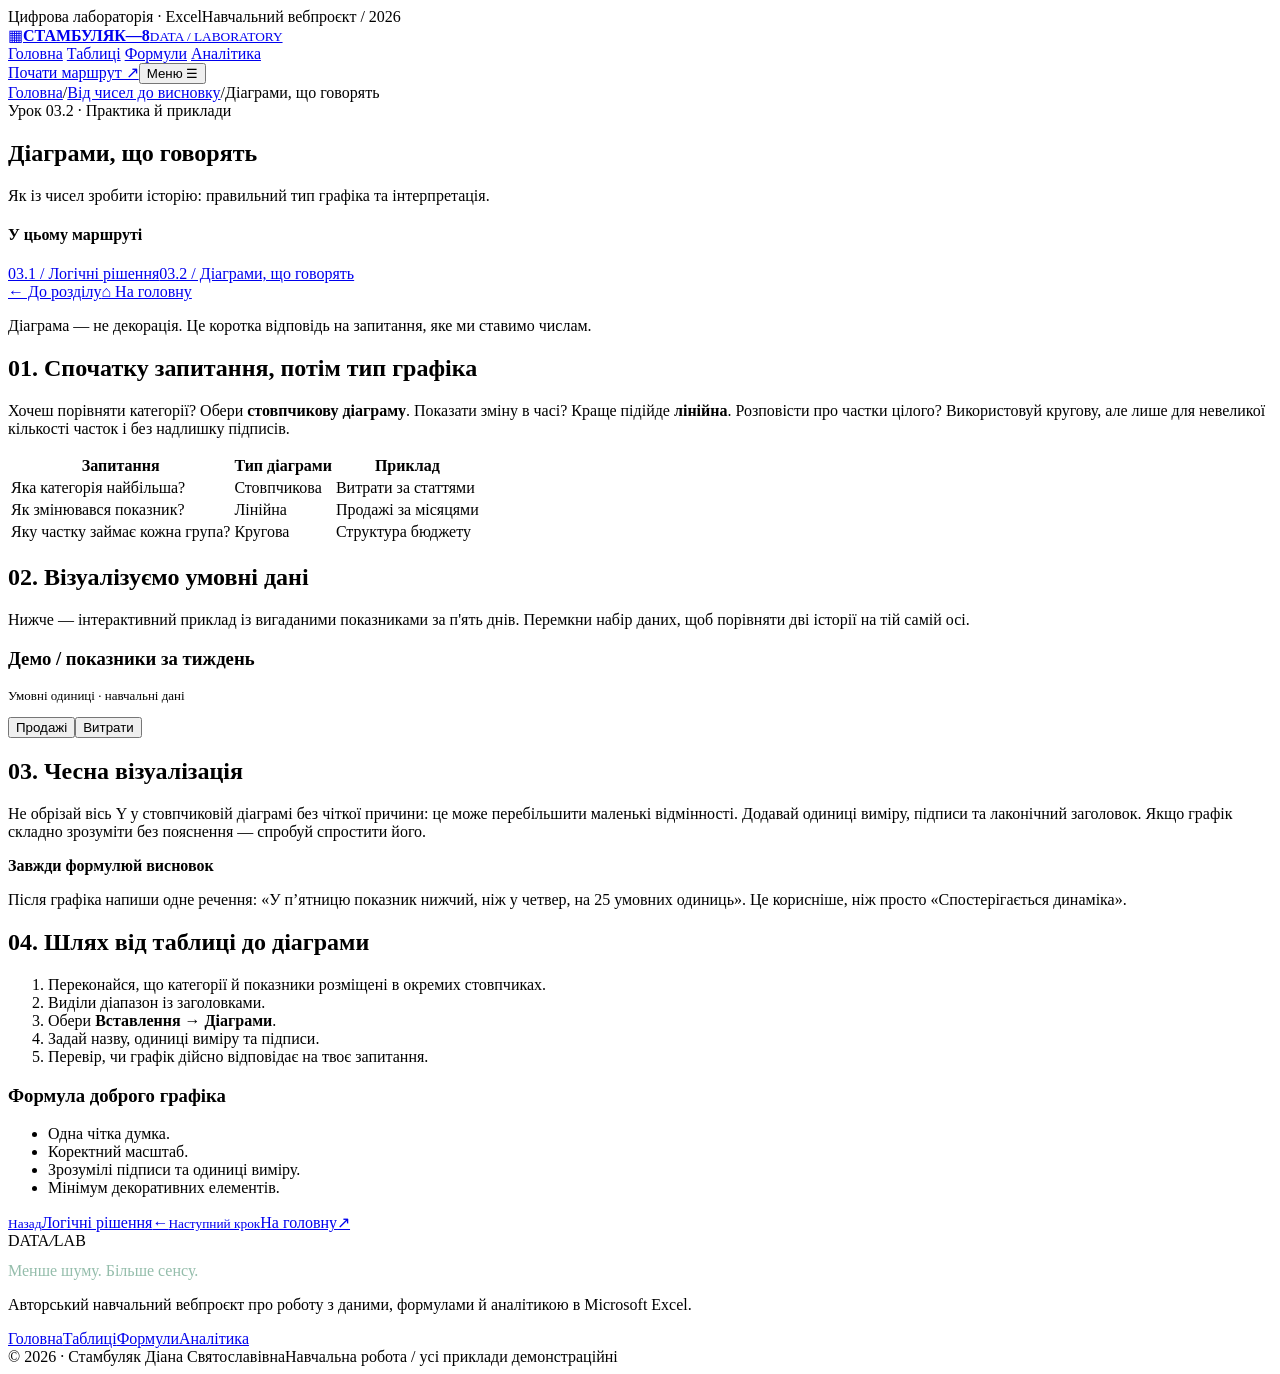
==== charts.html @ e3fb2f19 "Add files via upload" ====
<!doctype html>
<html lang="uk"><head><meta charset="utf-8"><meta name="viewport" content="width=device-width,initial-scale=1">
<title>Діаграми, що говорять — Стамбуляк-8</title><meta name="description" content="Як із чисел зробити історію: правильний тип графіка та інтерпретація.">
<meta name="theme-color" content="#14202b"><link rel="icon" href="../assets/favicon.svg" type="image/svg+xml"><link rel="stylesheet" href="../assets/style.css">
</head><body><a class="skip-link" href="#content" style="position:absolute;top:-100px;left:0;background:white;padding:12px;z-index:99" onfocus="this.style.top='0'" onblur="this.style.top='-100px'">Перейти до змісту</a>
<div class="top-note"><div class="container"><span><span class="note-dot"></span>Цифрова лабораторія · Excel</span><span>Навчальний вебпроєкт / 2026</span></div></div>
<header class="site-header"><div class="container header-inner"><a class="brand" href="../index.html" aria-label="На головну"><span class="brand-icon" aria-hidden="true">▦</span><span class="brand-text"><strong>СТАМБУЛЯК—8</strong><small>DATA / LABORATORY</small></span></a><nav class="main-nav" id="mainNav" aria-label="Основна навігація"><a class="nav-link" href="../index.html">Головна</a>
<a class="nav-link" href="../topics/foundation.html">Таблиці</a>
<a class="nav-link" href="../topics/formulas.html">Формули</a>
<a class="nav-link active" href="../topics/insights.html">Аналітика</a></nav><a class="header-action" href="../topics/foundation.html">Почати маршрут ↗</a><button class="menu-btn" id="menuButton" aria-controls="mainNav" aria-expanded="false">Меню ☰</button></div></header>
<main id="content"><section class="lesson-header" style="--accent:#e5f282"><div class="container"><nav class="breadcrumb" aria-label="Шлях сторінки"><a href="../index.html">Головна</a><span class="sep">/</span><a href="../topics/insights.html">Від чисел до висновку</a><span class="sep">/</span><span>Діаграми, що говорять</span></nav><span class="lesson-chip">Урок 03.2 · Практика й приклади</span><h1>Діаграми, що говорять</h1><p class="lesson-summary">Як із чисел зробити історію: правильний тип графіка та інтерпретація.</p></div></section><div class="container lesson-layout"><aside class="sidebar" aria-label="Навігація уроків"><h4>У цьому маршруті</h4><a class="" href="logic.html">03.1 / Логічні рішення</a><a class="active" href="charts.html">03.2 / Діаграми, що говорять</a><div class="sidebar-foot"><a href="../topics/insights.html">← До розділу</a><a href="../index.html">⌂ На головну</a></div></aside><article class="reading"><p class="intro">Діаграма — не декорація. Це коротка відповідь на запитання, яке ми ставимо числам.</p><h2>01. Спочатку запитання, потім тип графіка</h2><p>Хочеш порівняти категорії? Обери <strong>стовпчикову діаграму</strong>. Показати зміну в часі? Краще підійде <strong>лінійна</strong>. Розповісти про частки цілого? Використовуй кругову, але лише для невеликої кількості часток і без надлишку підписів.</p><table class="example-table"><thead><tr><th>Запитання</th><th>Тип діаграми</th><th>Приклад</th></tr></thead><tbody><tr><td>Яка категорія найбільша?</td><td>Стовпчикова</td><td>Витрати за статтями</td></tr><tr><td>Як змінювався показник?</td><td>Лінійна</td><td>Продажі за місяцями</td></tr><tr><td>Яку частку займає кожна група?</td><td>Кругова</td><td>Структура бюджету</td></tr></tbody></table>
<h2>02. Візуалізуємо умовні дані</h2><p>Нижче — інтерактивний приклад із вигаданими показниками за п'ять днів. Перемкни набір даних, щоб порівняти дві історії на тій самій осі.</p>
<div class="demo-control"><h3>Демо / показники за тиждень</h3><p style="font-size:13px">Умовні одиниці · навчальні дані</p><div class="chart-controls"><button type="button" class="active" aria-pressed="true" data-chart="sales">Продажі</button><button type="button" aria-pressed="false" data-chart="expenses">Витрати</button></div><div class="chart-box"><div class="chart-bars" id="chartBars" role="img" aria-label="Стовпчикова діаграма умовних показників за п'ять днів"></div><div class="bar-labels" id="chartLabels"></div></div></div>
<h2>03. Чесна візуалізація</h2><p>Не обрізай вісь Y у стовпчиковій діаграмі без чіткої причини: це може перебільшити маленькі відмінності. Додавай одиниці виміру, підписи та лаконічний заголовок. Якщо графік складно зрозуміти без пояснення — спробуй спростити його.</p>
<aside class="tip "><strong>Завжди формулюй висновок</strong><p>Після графіка напиши одне речення: «У п’ятницю показник нижчий, ніж у четвер, на 25 умовних одиниць». Це корисніше, ніж просто «Спостерігається динаміка».</p></aside>
<h2>04. Шлях від таблиці до діаграми</h2><ol><li>Переконайся, що категорії й показники розміщені в окремих стовпчиках.</li><li>Виділи діапазон із заголовками.</li><li>Обери <strong>Вставлення → Діаграми</strong>.</li><li>Задай назву, одиниці виміру та підписи.</li><li>Перевір, чи графік дійсно відповідає на твоє запитання.</li></ol><div class="checklist"><h3>Формула доброго графіка</h3><ul><li>Одна чітка думка.</li><li>Коректний масштаб.</li><li>Зрозумілі підписи та одиниці виміру.</li><li>Мінімум декоративних елементів.</li></ul></div><div class="lesson-end"><a class="next-link" href="logic.html"><span><small>Назад</small>Логічні рішення</span><span>←</span></a><a class="next-link" href="../index.html"><span><small>Наступний крок</small>На головну</span><span>↗</span></a></div></article></div></main>
<footer class="footer"><div class="container"><div class="footer-top"><div><div class="footer-logo">DATA<em>/</em>LAB</div><div class="eyebrow" style="color:#94bdab;margin-top:12px">Менше шуму. Більше сенсу.</div></div><div><p class="footer-copy">Авторський навчальний вебпроєкт про роботу з даними, формулами й аналітикою в Microsoft Excel.</p><nav class="footer-links" aria-label="Навігація внизу"><a href="../index.html">Головна</a><a href="../topics/foundation.html">Таблиці</a><a href="../topics/formulas.html">Формули</a><a href="../topics/insights.html">Аналітика</a></nav></div></div><div class="footer-bottom"><span>© 2026 · Стамбуляк Діана Святославівна</span><span>Навчальна робота / усі приклади демонстраційні</span></div></div></footer>
<script src="../assets/site.js" defer></script></body></html>
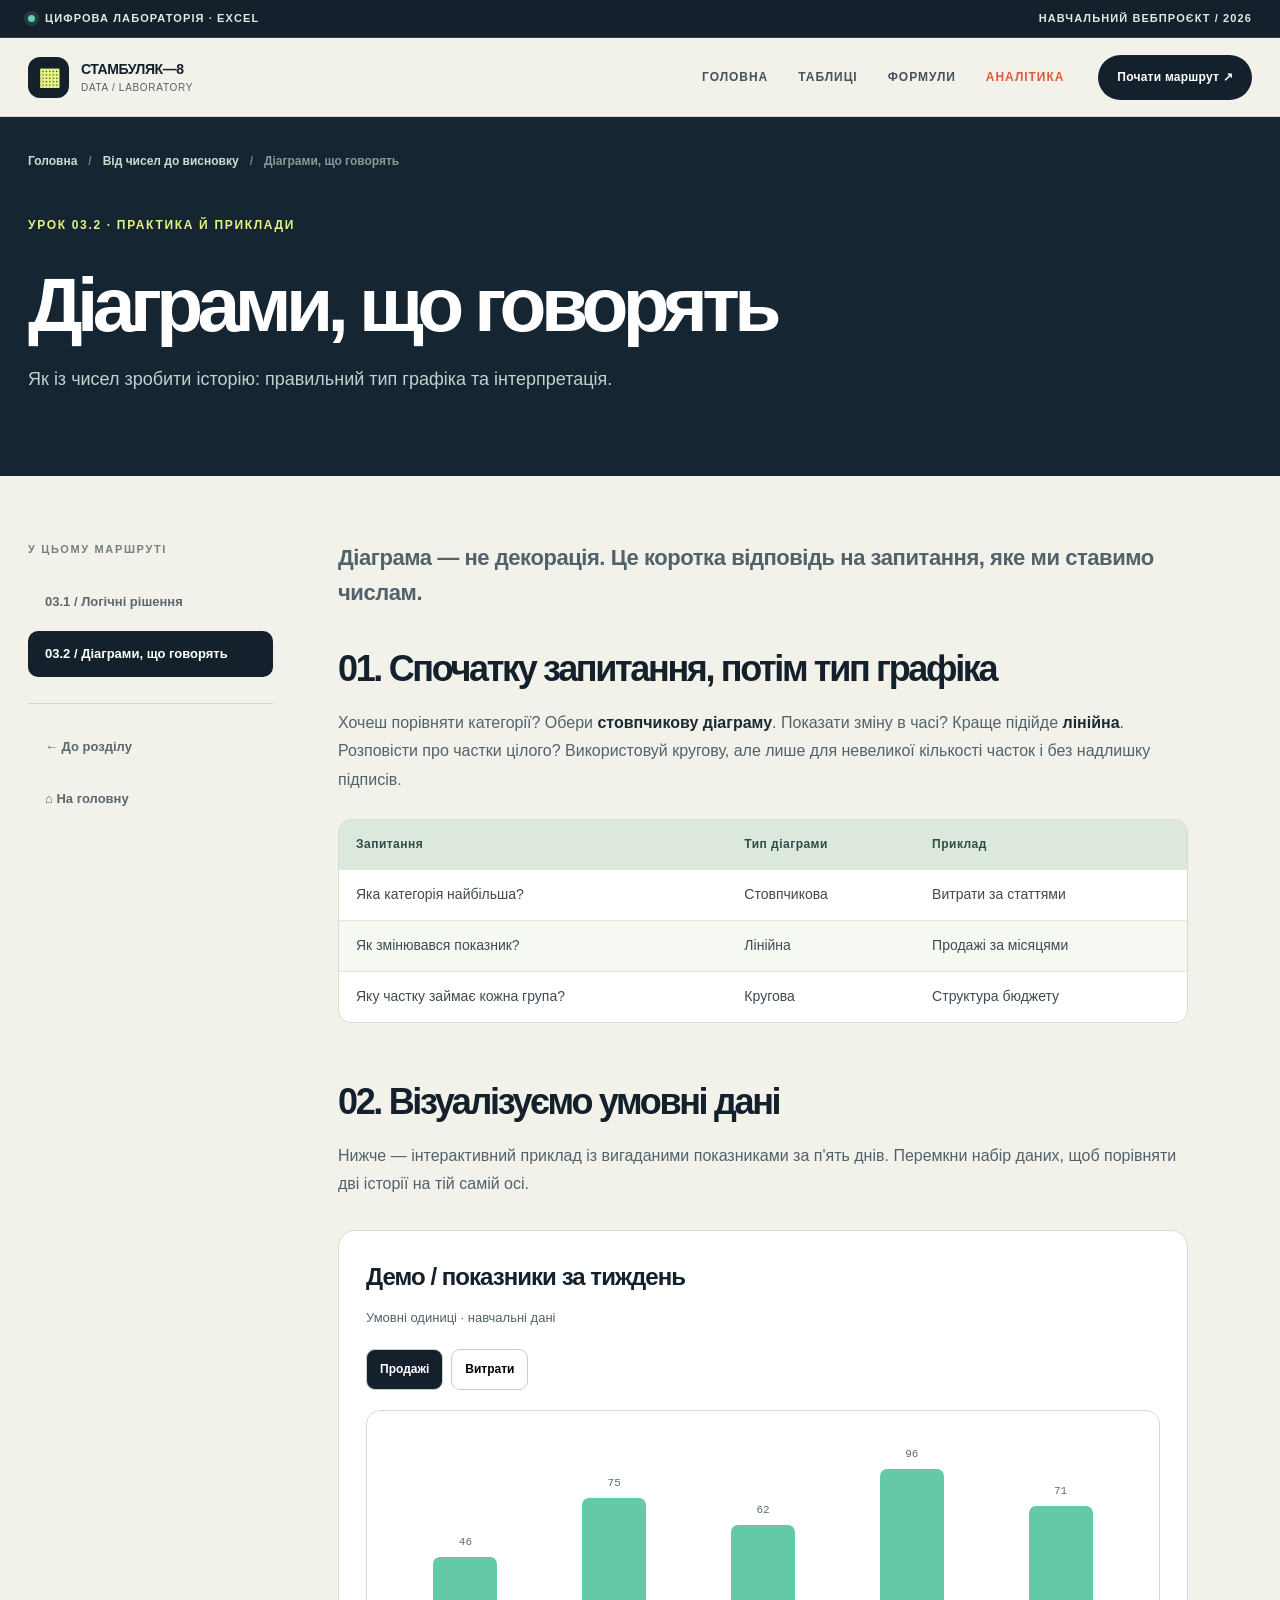
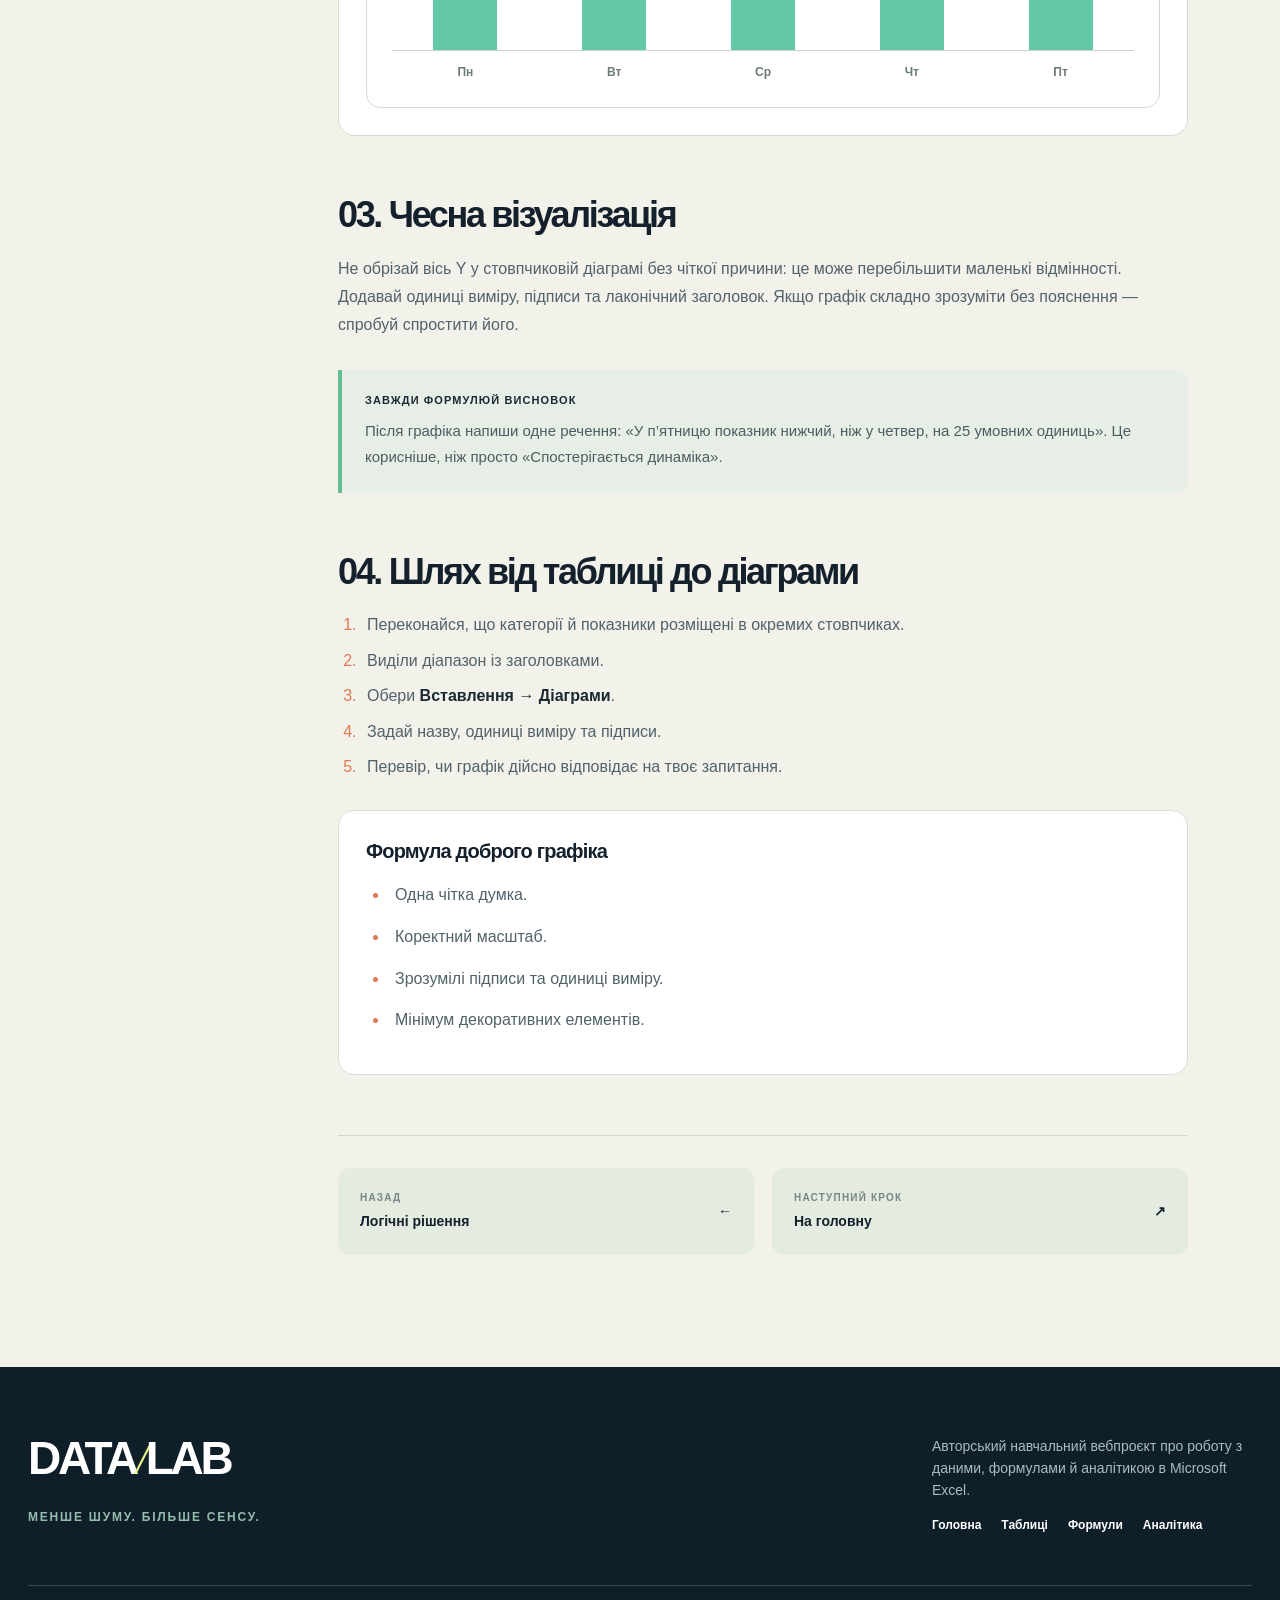
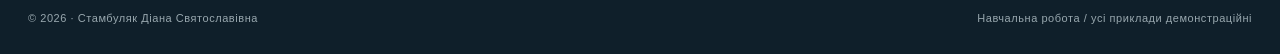
==== commit 7081f817: "Add files via upload" ====
--- a/charts.html
+++ b/charts.html
@@ -1,18 +1,18 @@
 <!doctype html>
 <html lang="uk"><head><meta charset="utf-8"><meta name="viewport" content="width=device-width,initial-scale=1">
 <title>Діаграми, що говорять — Стамбуляк-8</title><meta name="description" content="Як із чисел зробити історію: правильний тип графіка та інтерпретація.">
-<meta name="theme-color" content="#14202b"><link rel="icon" href="../assets/favicon.svg" type="image/svg+xml"><link rel="stylesheet" href="../assets/style.css">
+<meta name="theme-color" content="#14202b"><link rel="icon" href="favicon.svg" type="image/svg+xml"><link rel="stylesheet" href="style.css">
 </head><body><a class="skip-link" href="#content" style="position:absolute;top:-100px;left:0;background:white;padding:12px;z-index:99" onfocus="this.style.top='0'" onblur="this.style.top='-100px'">Перейти до змісту</a>
 <div class="top-note"><div class="container"><span><span class="note-dot"></span>Цифрова лабораторія · Excel</span><span>Навчальний вебпроєкт / 2026</span></div></div>
-<header class="site-header"><div class="container header-inner"><a class="brand" href="../index.html" aria-label="На головну"><span class="brand-icon" aria-hidden="true">▦</span><span class="brand-text"><strong>СТАМБУЛЯК—8</strong><small>DATA / LABORATORY</small></span></a><nav class="main-nav" id="mainNav" aria-label="Основна навігація"><a class="nav-link" href="../index.html">Головна</a>
-<a class="nav-link" href="../topics/foundation.html">Таблиці</a>
-<a class="nav-link" href="../topics/formulas.html">Формули</a>
-<a class="nav-link active" href="../topics/insights.html">Аналітика</a></nav><a class="header-action" href="../topics/foundation.html">Почати маршрут ↗</a><button class="menu-btn" id="menuButton" aria-controls="mainNav" aria-expanded="false">Меню ☰</button></div></header>
-<main id="content"><section class="lesson-header" style="--accent:#e5f282"><div class="container"><nav class="breadcrumb" aria-label="Шлях сторінки"><a href="../index.html">Головна</a><span class="sep">/</span><a href="../topics/insights.html">Від чисел до висновку</a><span class="sep">/</span><span>Діаграми, що говорять</span></nav><span class="lesson-chip">Урок 03.2 · Практика й приклади</span><h1>Діаграми, що говорять</h1><p class="lesson-summary">Як із чисел зробити історію: правильний тип графіка та інтерпретація.</p></div></section><div class="container lesson-layout"><aside class="sidebar" aria-label="Навігація уроків"><h4>У цьому маршруті</h4><a class="" href="logic.html">03.1 / Логічні рішення</a><a class="active" href="charts.html">03.2 / Діаграми, що говорять</a><div class="sidebar-foot"><a href="../topics/insights.html">← До розділу</a><a href="../index.html">⌂ На головну</a></div></aside><article class="reading"><p class="intro">Діаграма — не декорація. Це коротка відповідь на запитання, яке ми ставимо числам.</p><h2>01. Спочатку запитання, потім тип графіка</h2><p>Хочеш порівняти категорії? Обери <strong>стовпчикову діаграму</strong>. Показати зміну в часі? Краще підійде <strong>лінійна</strong>. Розповісти про частки цілого? Використовуй кругову, але лише для невеликої кількості часток і без надлишку підписів.</p><table class="example-table"><thead><tr><th>Запитання</th><th>Тип діаграми</th><th>Приклад</th></tr></thead><tbody><tr><td>Яка категорія найбільша?</td><td>Стовпчикова</td><td>Витрати за статтями</td></tr><tr><td>Як змінювався показник?</td><td>Лінійна</td><td>Продажі за місяцями</td></tr><tr><td>Яку частку займає кожна група?</td><td>Кругова</td><td>Структура бюджету</td></tr></tbody></table>
+<header class="site-header"><div class="container header-inner"><a class="brand" href="index.html" aria-label="На головну"><span class="brand-icon" aria-hidden="true">▦</span><span class="brand-text"><strong>СТАМБУЛЯК—8</strong><small>DATA / LABORATORY</small></span></a><nav class="main-nav" id="mainNav" aria-label="Основна навігація"><a class="nav-link" href="index.html">Головна</a>
+<a class="nav-link" href="foundation.html">Таблиці</a>
+<a class="nav-link" href="formulas.html">Формули</a>
+<a class="nav-link active" href="insights.html">Аналітика</a></nav><a class="header-action" href="foundation.html">Почати маршрут ↗</a><button class="menu-btn" id="menuButton" aria-controls="mainNav" aria-expanded="false">Меню ☰</button></div></header>
+<main id="content"><section class="lesson-header" style="--accent:#e5f282"><div class="container"><nav class="breadcrumb" aria-label="Шлях сторінки"><a href="index.html">Головна</a><span class="sep">/</span><a href="insights.html">Від чисел до висновку</a><span class="sep">/</span><span>Діаграми, що говорять</span></nav><span class="lesson-chip">Урок 03.2 · Практика й приклади</span><h1>Діаграми, що говорять</h1><p class="lesson-summary">Як із чисел зробити історію: правильний тип графіка та інтерпретація.</p></div></section><div class="container lesson-layout"><aside class="sidebar" aria-label="Навігація уроків"><h4>У цьому маршруті</h4><a class="" href="logic.html">03.1 / Логічні рішення</a><a class="active" href="charts.html">03.2 / Діаграми, що говорять</a><div class="sidebar-foot"><a href="insights.html">← До розділу</a><a href="index.html">⌂ На головну</a></div></aside><article class="reading"><p class="intro">Діаграма — не декорація. Це коротка відповідь на запитання, яке ми ставимо числам.</p><h2>01. Спочатку запитання, потім тип графіка</h2><p>Хочеш порівняти категорії? Обери <strong>стовпчикову діаграму</strong>. Показати зміну в часі? Краще підійде <strong>лінійна</strong>. Розповісти про частки цілого? Використовуй кругову, але лише для невеликої кількості часток і без надлишку підписів.</p><table class="example-table"><thead><tr><th>Запитання</th><th>Тип діаграми</th><th>Приклад</th></tr></thead><tbody><tr><td>Яка категорія найбільша?</td><td>Стовпчикова</td><td>Витрати за статтями</td></tr><tr><td>Як змінювався показник?</td><td>Лінійна</td><td>Продажі за місяцями</td></tr><tr><td>Яку частку займає кожна група?</td><td>Кругова</td><td>Структура бюджету</td></tr></tbody></table>
 <h2>02. Візуалізуємо умовні дані</h2><p>Нижче — інтерактивний приклад із вигаданими показниками за п'ять днів. Перемкни набір даних, щоб порівняти дві історії на тій самій осі.</p>
 <div class="demo-control"><h3>Демо / показники за тиждень</h3><p style="font-size:13px">Умовні одиниці · навчальні дані</p><div class="chart-controls"><button type="button" class="active" aria-pressed="true" data-chart="sales">Продажі</button><button type="button" aria-pressed="false" data-chart="expenses">Витрати</button></div><div class="chart-box"><div class="chart-bars" id="chartBars" role="img" aria-label="Стовпчикова діаграма умовних показників за п'ять днів"></div><div class="bar-labels" id="chartLabels"></div></div></div>
 <h2>03. Чесна візуалізація</h2><p>Не обрізай вісь Y у стовпчиковій діаграмі без чіткої причини: це може перебільшити маленькі відмінності. Додавай одиниці виміру, підписи та лаконічний заголовок. Якщо графік складно зрозуміти без пояснення — спробуй спростити його.</p>
 <aside class="tip "><strong>Завжди формулюй висновок</strong><p>Після графіка напиши одне речення: «У п’ятницю показник нижчий, ніж у четвер, на 25 умовних одиниць». Це корисніше, ніж просто «Спостерігається динаміка».</p></aside>
-<h2>04. Шлях від таблиці до діаграми</h2><ol><li>Переконайся, що категорії й показники розміщені в окремих стовпчиках.</li><li>Виділи діапазон із заголовками.</li><li>Обери <strong>Вставлення → Діаграми</strong>.</li><li>Задай назву, одиниці виміру та підписи.</li><li>Перевір, чи графік дійсно відповідає на твоє запитання.</li></ol><div class="checklist"><h3>Формула доброго графіка</h3><ul><li>Одна чітка думка.</li><li>Коректний масштаб.</li><li>Зрозумілі підписи та одиниці виміру.</li><li>Мінімум декоративних елементів.</li></ul></div><div class="lesson-end"><a class="next-link" href="logic.html"><span><small>Назад</small>Логічні рішення</span><span>←</span></a><a class="next-link" href="../index.html"><span><small>Наступний крок</small>На головну</span><span>↗</span></a></div></article></div></main>
-<footer class="footer"><div class="container"><div class="footer-top"><div><div class="footer-logo">DATA<em>/</em>LAB</div><div class="eyebrow" style="color:#94bdab;margin-top:12px">Менше шуму. Більше сенсу.</div></div><div><p class="footer-copy">Авторський навчальний вебпроєкт про роботу з даними, формулами й аналітикою в Microsoft Excel.</p><nav class="footer-links" aria-label="Навігація внизу"><a href="../index.html">Головна</a><a href="../topics/foundation.html">Таблиці</a><a href="../topics/formulas.html">Формули</a><a href="../topics/insights.html">Аналітика</a></nav></div></div><div class="footer-bottom"><span>© 2026 · Стамбуляк Діана Святославівна</span><span>Навчальна робота / усі приклади демонстраційні</span></div></div></footer>
-<script src="../assets/site.js" defer></script></body></html>+<h2>04. Шлях від таблиці до діаграми</h2><ol><li>Переконайся, що категорії й показники розміщені в окремих стовпчиках.</li><li>Виділи діапазон із заголовками.</li><li>Обери <strong>Вставлення → Діаграми</strong>.</li><li>Задай назву, одиниці виміру та підписи.</li><li>Перевір, чи графік дійсно відповідає на твоє запитання.</li></ol><div class="checklist"><h3>Формула доброго графіка</h3><ul><li>Одна чітка думка.</li><li>Коректний масштаб.</li><li>Зрозумілі підписи та одиниці виміру.</li><li>Мінімум декоративних елементів.</li></ul></div><div class="lesson-end"><a class="next-link" href="logic.html"><span><small>Назад</small>Логічні рішення</span><span>←</span></a><a class="next-link" href="index.html"><span><small>Наступний крок</small>На головну</span><span>↗</span></a></div></article></div></main>
+<footer class="footer"><div class="container"><div class="footer-top"><div><div class="footer-logo">DATA<em>/</em>LAB</div><div class="eyebrow" style="color:#94bdab;margin-top:12px">Менше шуму. Більше сенсу.</div></div><div><p class="footer-copy">Авторський навчальний вебпроєкт про роботу з даними, формулами й аналітикою в Microsoft Excel.</p><nav class="footer-links" aria-label="Навігація внизу"><a href="index.html">Головна</a><a href="foundation.html">Таблиці</a><a href="formulas.html">Формули</a><a href="insights.html">Аналітика</a></nav></div></div><div class="footer-bottom"><span>© 2026 · Стамбуляк Діана Святославівна</span><span>Навчальна робота / усі приклади демонстраційні</span></div></div></footer>
+<script src="site.js" defer></script></body></html>
--- a/style.css
+++ b/style.css
@@ -0,0 +1,21 @@
+@import url('https://fonts.googleapis.com/css2?family=DM+Sans:wght@400;500;600;700;800&family=Manrope:wght@400;500;600;700;800&display=swap');
+:root{--paper:#f2f1ea;--paper2:#e8e9df;--ink:#14202b;--muted:#55616a;--line:#d4d6cd;--white:#fff;--mint:#a8efd3;--mint2:#62d1ae;--orange:#ff996c;--citron:#e5f282;--shadow:0 25px 65px rgba(15,32,38,.12);--radius:22px;--max:1260px;}
+*{box-sizing:border-box}html{scroll-behavior:smooth}body{background:var(--paper);margin:0;color:var(--ink);font-family:'Manrope','Segoe UI',Arial,sans-serif;line-height:1.57;font-size:16px;-webkit-font-smoothing:antialiased}::selection{background:var(--citron);color:var(--ink)}a{color:inherit;text-decoration:none}a:focus-visible,button:focus-visible,input:focus-visible{outline:3px solid #f28146;outline-offset:3px}button,input{font:inherit}button{cursor:pointer}img,svg{max-width:100%}.container{width:min(var(--max),calc(100% - 56px));margin:0 auto}.eyebrow{font-weight:800;text-transform:uppercase;letter-spacing:.15em;font-size:12px}.mono{font-family:ui-monospace,SFMono-Regular,Consolas,monospace}.serif{font-family:Georgia,'Times New Roman',serif;font-style:italic;font-weight:400}.muted{color:var(--muted)}
+.site-header{position:sticky;top:0;background:rgba(242,241,234,.94);backdrop-filter:blur(18px);border-bottom:1px solid var(--line);z-index:30}.header-inner{min-height:78px;display:flex;align-items:center;gap:34px}.brand{display:inline-flex;align-items:center;gap:12px;min-width:222px}.brand-icon{display:grid;place-items:center;background:var(--ink);color:var(--citron);border-radius:12px;width:41px;height:41px;line-height:1;font-size:24px;font-weight:800;letter-spacing:-.08em}.brand-text{display:flex;flex-direction:column;line-height:1.18}.brand-text strong{font-size:14px;font-weight:800;letter-spacing:-.03em}.brand-text small{font-size:10px;letter-spacing:.07em;color:var(--muted);text-transform:uppercase;margin-top:5px}.main-nav{display:flex;align-items:center;gap:30px;margin-left:auto}.nav-link{font-size:12px;text-transform:uppercase;letter-spacing:.08em;font-weight:800;color:#46515b;transition:color .15s}.nav-link:hover,.nav-link.active{color:#df5b38}.header-action{border-radius:999px;padding:13px 19px;background:var(--ink);color:#fff;font-weight:800;font-size:12px;letter-spacing:.02em;white-space:nowrap;transition:transform .2s,background .2s}.header-action:hover{transform:translateY(-2px);background:#344a55}.menu-btn{display:none;margin-left:auto;background:transparent;border:1px solid var(--line);padding:9px 12px;border-radius:10px;font-size:13px;font-weight:700}
+.top-note{background:var(--ink);color:#d9ede4;border-bottom:1px solid #33424b}.top-note .container{display:flex;justify-content:space-between;align-items:center;gap:15px;padding:10px 0;font-size:11px;letter-spacing:.1em;text-transform:uppercase;font-weight:800}.note-dot{width:7px;height:7px;background:var(--mint2);display:inline-block;border-radius:50%;margin-right:10px;box-shadow:0 0 0 4px rgba(98,209,174,.16)}
+.home-hero{padding:66px 0 76px;position:relative;overflow:hidden}.hero-grid{display:grid;grid-template-columns:1.04fr .96fr;gap:40px;align-items:stretch}.hero-copy{padding:34px 0 20px}.vertical-kicker{display:flex;align-items:center;gap:14px;color:#657079;font-size:12px;letter-spacing:.08em;text-transform:uppercase;font-weight:800}.vertical-kicker::before{content:'';width:36px;height:2px;background:#f07d55}.home-hero h1{font-size:clamp(60px,6.65vw,108px);letter-spacing:-.075em;line-height:.99;margin:30px 0 27px;font-weight:800;max-width:700px}.home-hero h1 .serif{color:#ea7957;display:block;letter-spacing:-.085em}.hero-lead{font-size:clamp(17px,1.65vw,21px);max-width:520px;line-height:1.62;color:#50606a;margin:0 0 33px}.btn-primary{display:inline-flex;align-items:center;gap:27px;padding:17px 22px;background:var(--ink);color:white;border-radius:12px;font-size:13px;font-weight:800;border:1px solid var(--ink);transition:transform .2s,background .2s}.btn-primary:hover{transform:translateY(-3px);background:#334b55}.btn-primary span:last-child{font-size:19px}.btn-outline{display:inline-flex;align-items:center;gap:14px;padding:16px 22px;border:1px solid #bec5be;border-radius:12px;font-weight:800;font-size:13px;background:#fff7}.btn-outline:hover{border-color:var(--ink)}.hero-buttons{display:flex;flex-wrap:wrap;gap:10px}.hero-micro{display:flex;gap:34px;margin-top:66px;padding-top:25px;border-top:1px solid #cdd2c9;max-width:520px}.hero-micro div{display:flex;flex-direction:column;gap:3px}.hero-micro strong{font-weight:800;font-size:34px;letter-spacing:-.06em}.hero-micro small{text-transform:uppercase;letter-spacing:.1em;color:#59646d;font-size:10px;font-weight:800}
+.hero-art{position:relative;min-height:660px;background:var(--ink);overflow:hidden;border-radius:24px;box-shadow:var(--shadow);color:#fff;padding:34px;isolation:isolate}.hero-art:before{content:'';position:absolute;inset:0;background:radial-gradient(circle at 84% 19%,#526a55 0,transparent 38%),linear-gradient(90deg,transparent 95%,rgba(255,255,255,.045) 96%),linear-gradient(0deg,transparent 95%,rgba(255,255,255,.045) 96%);background-size:auto,28px 28px,28px 28px;opacity:.8;z-index:-1}.art-top{display:flex;justify-content:space-between;align-items:center;color:#d2e7d5;font-size:12px;font-weight:800;letter-spacing:.1em}.art-top .pulse{display:flex;align-items:center;gap:9px}.pulse:before{content:'';width:7px;height:7px;background:var(--citron);border-radius:50%;box-shadow:0 0 0 4px #d8e98324}.art-orbit{position:absolute;right:-110px;top:90px;width:470px;height:470px;border:1px solid #c2eab32b;border-radius:50%}.art-orbit:before,.art-orbit:after{content:'';position:absolute;border:1px solid #c2eab329;border-radius:50%;inset:42px}.art-orbit:after{inset:95px}.art-giant{position:absolute;right:14px;top:100px;font-size:235px;line-height:1;font-weight:800;letter-spacing:-.15em;color:#a6e9c8;opacity:.12;transform:rotate(-15deg)}.sheet-card{position:absolute;left:44px;top:135px;width:calc(100% - 88px);transform:rotate(-5deg);border-radius:15px;overflow:hidden;background:#f7f8ef;border:1px solid #e6eedb;box-shadow:0 30px 50px #0004}.sheet-toolbar{padding:14px 19px;display:flex;align-items:center;gap:6px;border-bottom:1px solid #dce3d9;background:#fff;font-size:10px;color:#3d505b;letter-spacing:.05em}.window-dot{width:7px;height:7px;background:#e9ba91;border-radius:50%}.window-dot:nth-child(2){background:#bfcbd0}.window-dot:nth-child(3){background:#a6cfac}.sheet-title{margin-left:auto;font-weight:800}.sheet-inner{padding:18px}.grid-sheet{display:grid;grid-template-columns:52px repeat(4,1fr);border-top:1px solid #cad5ce;border-left:1px solid #cad5ce;overflow:hidden;font-size:12px}.grid-sheet div{min-height:47px;display:flex;align-items:center;padding:10px;border-right:1px solid #cad5ce;border-bottom:1px solid #cad5ce;white-space:nowrap;color:#364652;font-family:ui-monospace,SFMono-Regular,Consolas,monospace}.grid-sheet .head{background:#e9f2e5;justify-content:center;font-weight:800;color:#61715e}.grid-sheet .selected{background:#dafab3;box-shadow:inset 0 0 0 2px #8fae4d;font-weight:900}.grid-sheet .result{background:#fbe4d3;color:#be5730;font-weight:800}.formula-strip{background:#213f48;color:#d7fac7;padding:11px 19px;font:14px ui-monospace,monospace}.art-bottom{position:absolute;bottom:29px;left:39px;right:35px;display:flex;align-items:flex-end;justify-content:space-between}.art-bottom b{font-size:28px;letter-spacing:-.04em;max-width:260px;line-height:1.2}.art-bottom span{color:#a2b3b7;font-size:11px;text-transform:uppercase;letter-spacing:.1em}
+.ticker{border-top:1px solid var(--line);border-bottom:1px solid var(--line);padding:22px 0;background:#e8ede1}.ticker-content{display:flex;justify-content:space-around;align-items:center;gap:16px;flex-wrap:wrap;font-size:11px;font-weight:900;letter-spacing:.15em;text-transform:uppercase}.ticker .asterisk{font-size:18px;color:#dc7552}
+.section{padding:108px 0}.section-header{display:flex;align-items:end;justify-content:space-between;gap:30px;margin-bottom:40px}.section-header h2,.section-header h3{font-size:clamp(39px,5vw,69px);letter-spacing:-.065em;line-height:1.05;margin:16px 0 0;max-width:700px}.section-header p{max-width:310px;color:#657078;font-size:15px}.route-grid{display:grid;grid-template-columns:repeat(3,1fr);gap:16px}.route-card{display:flex;flex-direction:column;background:#fff;border:1px solid #d9ddd6;border-radius:17px;padding:26px;min-height:450px;position:relative;overflow:hidden;transition:transform .22s,box-shadow .22s}.route-card:hover{transform:translateY(-7px);box-shadow:0 19px 50px #1828331a}.route-card .topline{display:flex;justify-content:space-between;align-items:center;font-size:12px;font-weight:800;text-transform:uppercase;letter-spacing:.1em}.route-bubble{margin:35px 0 21px;width:120px;height:120px;border-radius:50%;display:grid;place-items:center;font-size:57px;letter-spacing:-.09em;font-weight:800}.route-card h3{font-size:31px;letter-spacing:-.06em;line-height:1.14;margin:0 0 14px}.route-card p{font-size:14px;color:#617078;line-height:1.65;margin:0}.route-card .card-bottom{margin-top:auto;padding-top:30px;display:flex;align-items:center;justify-content:space-between;border-top:1px solid #dce0d8;gap:10px;font-size:12px;font-weight:800}.route-card .arrow{height:34px;width:34px;border-radius:50%;background:#192b34;color:#fff;display:grid;place-items:center;font-size:17px}.route-1 .route-bubble{background:#d6f5e5;color:#1a6953}.route-2 .route-bubble{background:#ffe2d4;color:#b95a34}.route-3 .route-bubble{background:#eef4b8;color:#647120}
+.lab-strip{background:var(--ink);color:#eef5e9;overflow:hidden;position:relative}.lab-strip:before{content:'';position:absolute;inset:0;background:radial-gradient(circle at 10% 0%,#4b625335,transparent 38%);pointer-events:none}.lab-grid{display:grid;grid-template-columns:1fr 1fr;gap:80px;align-items:center;padding:96px 0;position:relative}.lab-grid h2{font-size:clamp(40px,5.1vw,70px);line-height:1.07;letter-spacing:-.07em;margin:18px 0}.lab-grid p{color:#a7b6b8;font-size:17px;max-width:500px}.interactive-box{background:#f7f8f3;color:var(--ink);border-radius:18px;padding:26px;box-shadow:0 30px 70px #0003}.ibox-top{display:flex;justify-content:space-between;align-items:center;border-bottom:1px solid #d6ded4;padding-bottom:16px;margin-bottom:23px;font-size:12px;font-weight:800;text-transform:uppercase;letter-spacing:.08em}.ibox-top span:last-child{color:#4d775d}.cell-row{display:grid;grid-template-columns:repeat(3,1fr);gap:9px}.mini-cell{background:#fff;border:1px solid #d6ded8;border-radius:12px;padding:14px;display:flex;flex-direction:column;gap:12px}.mini-cell label{font:800 12px ui-monospace,monospace;color:#77837e}.mini-cell strong{font-size:28px;line-height:1;letter-spacing:-.05em}.mini-cell.result{background:#e5f4bd;border-color:#a4ca71}.lab-actions{display:flex;gap:10px;margin-top:16px}.lab-actions button{flex:1;background:#15262f;border:0;color:white;border-radius:9px;padding:12px 8px;font-size:13px;font-weight:800}.lab-actions button:last-child{background:#dce4d7;color:#21333c}.formula-inline{margin-top:18px;background:#e7ebe4;padding:13px;border-radius:10px;display:flex;align-items:center;justify-content:space-between;gap:10px;font-size:13px}.formula-inline code{font-family:ui-monospace,Consolas,monospace}.content-band{background:#e5e9df}.steps-grid{display:grid;grid-template-columns:repeat(3,1fr);gap:25px;padding-top:45px}.step{border-top:2px solid #2d4446;padding-top:20px}.step .num{font:800 12px ui-monospace,monospace;color:#cb5f43;letter-spacing:.15em}.step h3{font-size:26px;letter-spacing:-.05em;margin:15px 0 12px}.step p{font-size:14px;color:#53646b;max-width:320px}.footer{background:#0f1f2a;color:white;padding:55px 0 27px}.footer-top{display:flex;justify-content:space-between;gap:30px;align-items:flex-start}.footer-logo{font-size:46px;font-weight:800;letter-spacing:-.07em}.footer-logo em{font-family:Georgia,serif;color:var(--citron);font-weight:400}.footer-copy{max-width:320px;color:#adbcbf;font-size:14px}.footer-links{display:flex;gap:20px;flex-wrap:wrap;font-size:12px;font-weight:700}.footer-bottom{border-top:1px solid #384955;padding-top:24px;margin-top:50px;display:flex;gap:20px;justify-content:space-between;color:#98a7ae;font-size:11px;letter-spacing:.05em}
+/* topic page */
+.breadcrumb{display:flex;align-items:center;gap:11px;font-size:12px;color:#8a9896;font-weight:700;flex-wrap:wrap;margin-bottom:40px}.breadcrumb a{color:#cddbd1}.breadcrumb a:hover{color:#fff}.breadcrumb .sep{color:#72807c}.topic-hero{background:var(--ink);color:#fff;padding:55px 0 95px;position:relative;overflow:hidden}.topic-hero:before{content:'';width:550px;height:550px;border:1px solid #ffffff24;border-radius:50%;position:absolute;right:-70px;top:30px}.topic-hero:after{content:'';width:330px;height:330px;border:1px solid #ffffff22;border-radius:50%;position:absolute;right:40px;top:140px}.topic-hero .container{position:relative;z-index:1}.topic-index{color:var(--accent,var(--mint));letter-spacing:.14em;font-weight:800;font-size:12px;text-transform:uppercase}.topic-hero h1{font-size:clamp(52px,7vw,93px);max-width:940px;line-height:1.04;letter-spacing:-.074em;margin:22px 0}.topic-hero .lead{font-size:20px;color:#b7c6c5;max-width:665px;line-height:1.65}.topic-hero .topic-mark{position:absolute;bottom:-45px;right:6px;font-size:200px;font-weight:800;opacity:.06;line-height:1;pointer-events:none}.topic-meta{margin-top:45px;display:flex;flex-wrap:wrap;gap:20px}.topic-meta span{display:inline-block;border:1px solid #4a6065;border-radius:99px;padding:10px 16px;font-size:11px;text-transform:uppercase;letter-spacing:.08em;color:#c8dbd0;font-weight:800}.topic-body{padding:90px 0 115px}.topic-intro{display:grid;grid-template-columns:.8fr 1.2fr;gap:70px;margin-bottom:60px}.topic-intro h2{font-size:47px;letter-spacing:-.065em;line-height:1.1;margin:0}.topic-intro p{margin:0 0 18px;font-size:17px;color:#53606a}.lesson-pair{display:grid;grid-template-columns:repeat(2,1fr);gap:20px}.lesson-card{display:flex;flex-direction:column;padding:35px;border:1px solid #d4dad2;background:#fff;border-radius:18px;min-height:380px;transition:transform .2s,box-shadow .2s}.lesson-card:hover{transform:translateY(-5px);box-shadow:var(--shadow)}.lesson-card .count{font:800 13px ui-monospace,monospace;color:#a05a40}.lesson-card .glyph{font-size:67px;line-height:1.3;margin:20px 0;font-family:Georgia,serif;font-style:italic;color:#1d5747}.lesson-card h3{font-size:32px;letter-spacing:-.05em;line-height:1.15;margin:0 0 15px}.lesson-card p{font-size:15px;color:#5c6c71;margin:0 0 26px}.lesson-card .open{margin-top:auto;border-top:1px solid var(--line);padding-top:20px;display:flex;justify-content:space-between;align-items:center;font-size:12px;text-transform:uppercase;letter-spacing:.08em;font-weight:900}.topic-quote{display:grid;grid-template-columns:1fr 1fr;gap:30px;align-items:center;padding:42px 50px;margin:50px 0;background:#dee8d6;border-radius:17px}.topic-quote strong{font-size:33px;letter-spacing:-.06em;line-height:1.22}.topic-quote p{font-size:15px;color:#4b605c}
+/* lesson page */
+.lesson-header{background:#152632;color:white;padding:35px 0 65px}.lesson-header .container{position:relative}.lesson-header h1{font-size:clamp(47px,6vw,80px);letter-spacing:-.073em;line-height:1.06;margin:28px 0 19px;max-width:890px}.lesson-header .lesson-summary{color:#c2d0cf;font-size:18px;line-height:1.6;max-width:760px}.lesson-chip{display:inline-block;color:var(--accent,#b1eccf);font-size:12px;letter-spacing:.14em;font-weight:900;text-transform:uppercase}.lesson-layout{display:grid;grid-template-columns:245px minmax(0,1fr);gap:65px;padding-top:65px;padding-bottom:112px}.sidebar{position:sticky;top:100px;align-self:start}.sidebar h4{font-size:11px;letter-spacing:.15em;text-transform:uppercase;margin:0 0 20px;color:#74817f}.sidebar a{display:block;padding:14px 17px;margin-bottom:7px;border-radius:10px;font-size:13px;color:#5b686e;font-weight:700;line-height:1.35}.sidebar a:hover{background:#e6eae1}.sidebar a.active{background:var(--ink);color:white}.sidebar-foot{margin-top:26px;border-top:1px solid var(--line);padding-top:20px}.reading{min-width:0;max-width:850px}.reading .intro{font-size:22px;line-height:1.56;font-weight:600;letter-spacing:-.02em;margin:0 0 38px}.reading h2{font-size:36px;letter-spacing:-.065em;line-height:1.14;margin:58px 0 20px}.reading h2:first-of-type{margin-top:20px}.reading h3{font-size:24px;letter-spacing:-.04em;margin:34px 0 13px}.reading p{color:#52626b;font-size:16px;line-height:1.77;margin:0 0 19px}.reading strong{color:#1a2932}.reading ul,.reading ol{padding-left:23px;color:#52626b}.reading li{padding-left:6px;margin:10px 0;line-height:1.6}.reading li::marker{color:#df7854}.tip{border-left:4px solid #65be96;padding:22px 23px;background:#e7eee6;border-radius:0 12px 12px 0;margin:30px 0}.tip.orange{background:#fae9da;border-color:#e98b63}.tip strong{display:block;margin-bottom:9px;text-transform:uppercase;letter-spacing:.1em;font-size:11px}.tip p{font-size:15px;margin:0;color:#4c5d62}.example-table{width:100%;border-collapse:separate;border-spacing:0;border-radius:13px;overflow:hidden;border:1px solid #d5dcd2;margin:25px 0 32px;font-size:14px}.example-table th{background:#dce8db;text-align:left;color:#314c46;font-size:12px;letter-spacing:.04em;padding:15px 17px}.example-table td{background:#fff;border-top:1px solid #e2e7df;padding:14px 17px;color:#3e4b52}.example-table tr:nth-child(even) td{background:#f6f8f2}.codebox{margin:25px 0 32px;border-radius:13px;overflow:hidden;background:#152631;color:#deefdb}.codebox-head{display:flex;justify-content:space-between;align-items:center;border-bottom:1px solid #37505a;padding:13px 20px;color:#b2c6c3;font:800 11px ui-monospace,monospace;letter-spacing:.06em}.copy-btn{background:transparent;border:1px solid #53646b;color:#d3e5e5;border-radius:7px;padding:6px 10px;font-size:11px;font-weight:800}.copy-btn:hover{background:#344a54}.codebox pre{white-space:pre-wrap;overflow-wrap:anywhere;margin:0;padding:20px 22px;font:16px/1.6 ui-monospace,SFMono-Regular,Consolas,monospace;color:#d8f3ce}.formula-note{font-size:13px;color:#72827f;margin-top:-21px;margin-bottom:26px}.checklist{background:white;border:1px solid #d6dfd5;border-radius:16px;padding:25px 27px;margin:30px 0}.checklist h3{margin:0 0 15px;font-size:20px}.checklist ul{margin:0}.checklist li{padding-bottom:6px}.lesson-end{display:grid;grid-template-columns:1fr 1fr;gap:18px;margin-top:60px;padding-top:32px;border-top:1px solid var(--line)}.next-link{background:#e4ebe1;padding:22px;border-radius:13px;display:flex;align-items:center;justify-content:space-between;gap:15px;font-size:14px;font-weight:800}.next-link:hover{background:#d6e4d8}.next-link small{font-size:10px;display:block;text-transform:uppercase;letter-spacing:.12em;color:#7a8686;margin-bottom:6px}
+.lesson-art{border-radius:14px;background:#e4ede5;padding:25px;margin:26px 0;overflow:hidden}.mock-formula-grid{display:grid;grid-template-columns:42px repeat(4,1fr);font-family:ui-monospace,monospace;font-size:13px;border-top:1px solid #bccbbe;border-left:1px solid #bccbbe}.mock-formula-grid span{padding:12px 8px;background:white;border-right:1px solid #bccbbe;border-bottom:1px solid #bccbbe;min-width:0;overflow:hidden;white-space:nowrap;text-overflow:ellipsis}.mock-formula-grid span.head{background:#d2e6d5;text-align:center;font-weight:800}.mock-formula-grid .accent{background:#e6f79e;color:#315030;font-weight:900}
+.demo-control{background:#fff;border:1px solid #d5dcd3;border-radius:17px;padding:27px;margin:32px 0}.demo-control h3{margin:0 0 10px}.demo-control p{font-size:14px}.control-row{display:flex;gap:12px;align-items:end;flex-wrap:wrap;margin-top:22px}.control-row label{font-size:12px;font-weight:800;display:flex;flex-direction:column;gap:8px;flex:1;min-width:155px}.control-row input,.control-row select{border:1px solid #cbd4cd;border-radius:8px;padding:12px;background:#f4f7f1;width:100%;color:#213039}.demo-result{margin-top:20px;background:#e7f4d0;border-radius:10px;padding:18px;display:flex;gap:15px;align-items:center;justify-content:space-between;flex-wrap:wrap}.demo-result strong{font-size:23px;letter-spacing:-.05em}.demo-result .mono{font-size:12px;color:#4b6c55}
+.chart-controls{display:flex;gap:8px;margin:20px 0}.chart-controls button{border:1px solid #c6d0c8;background:#fff;padding:10px 13px;border-radius:9px;font-size:12px;font-weight:800}.chart-controls button.active{background:var(--ink);color:#fff}.chart-box{background:#fff;border-radius:14px;padding:25px;border:1px solid #d2dcd2}.chart-bars{height:215px;display:flex;align-items:end;gap:18px;border-bottom:1px solid #c6d4cc;padding:12px 8px 0}.bar-wrap{height:100%;flex:1;display:flex;flex-direction:column;justify-content:flex-end;align-items:center;gap:9px}.bar{width:70%;max-width:64px;background:#63c9a8;border-radius:7px 7px 0 0;min-height:4px;transition:height .45s}.bar-wrap span{font:11px ui-monospace,monospace;color:#56716c}.bar-labels{display:flex;gap:18px;padding:12px 8px 0}.bar-labels span{flex:1;text-align:center;font-size:12px;color:#6b7b79;font-weight:800}
+@media(max-width:1050px){.main-nav{gap:16px}.brand{min-width:180px}.hero-grid{grid-template-columns:1fr 1fr;gap:25px}.hero-art{min-height:620px}.sheet-card{top:150px;left:26px;width:calc(100% - 52px)}.lab-grid{gap:40px}.topic-intro{gap:35px}.lesson-layout{grid-template-columns:205px 1fr;gap:35px}.route-card{padding:22px}}
+@media(max-width:780px){.container{width:min(var(--max),calc(100% - 34px))}.site-header .header-inner{min-height:70px}.main-nav{display:none;position:absolute;top:70px;left:0;right:0;padding:15px 19px 25px;background:#f2f1ea;box-shadow:0 22px 25px #13262c18;border-bottom:1px solid #d4d6cd;flex-direction:column;align-items:stretch;gap:0}.main-nav.open{display:flex}.main-nav .nav-link{padding:15px;border-bottom:1px solid #d8ddd4}.header-action{display:none}.menu-btn{display:block}.home-hero{padding:35px 0 50px}.hero-grid{grid-template-columns:1fr}.hero-copy{padding:6px 0 10px}.home-hero h1{font-size:clamp(54px,11vw,80px)}.hero-art{min-height:555px}.sheet-card{top:105px}.art-bottom{left:30px;bottom:25px}.hero-micro{margin-top:37px}.route-grid{grid-template-columns:1fr}.route-card{min-height:320px}.route-card .route-bubble{width:90px;height:90px;font-size:45px;margin:20px 0}.section{padding:70px 0}.section-header{flex-direction:column;align-items:flex-start}.lab-grid{grid-template-columns:1fr;padding:75px 0}.steps-grid{grid-template-columns:1fr;padding-top:20px}.topic-hero{padding:38px 0 66px}.topic-intro,.topic-quote{grid-template-columns:1fr}.lesson-pair{grid-template-columns:1fr}.topic-body{padding:65px 0}.lesson-layout{display:block;padding-top:37px}.sidebar{position:static;margin-bottom:35px;border-bottom:1px solid var(--line);padding-bottom:14px}.sidebar h4{margin-bottom:12px}.sidebar a{display:inline-block;padding:9px 10px;margin:0 3px 7px 0;font-size:12px}.sidebar-foot{display:none}.reading .intro{font-size:20px}.lesson-header h1{font-size:clamp(44px,9vw,65px)}.footer-top{flex-direction:column}.footer-bottom{flex-direction:column;gap:8px}.lesson-end{grid-template-columns:1fr}}
+@media(max-width:520px){.top-note .container{font-size:9px}.top-note .container span:last-child{display:none}.brand-icon{width:37px;height:37px}.brand-text strong{font-size:12px}.home-hero h1{font-size:60px}.hero-lead{font-size:16px}.hero-art{min-height:455px;padding:19px}.sheet-card{top:104px;left:20px;width:calc(100% - 40px)}.grid-sheet{grid-template-columns:30px repeat(4,1fr);font-size:8px}.grid-sheet div{min-height:38px;padding:4px}.sheet-inner{padding:8px}.sheet-toolbar{padding:10px}.formula-strip{font-size:11px}.art-bottom b{font-size:23px}.art-bottom span{display:none}.hero-micro{gap:24px}.hero-micro strong{font-size:27px}.hero-micro small{font-size:9px}.section-header h2,.section-header h3{font-size:43px}.route-card h3{font-size:29px}.lab-grid h2{font-size:45px}.cell-row{gap:5px}.mini-cell{padding:10px}.mini-cell strong{font-size:22px}.interactive-box{padding:18px}.topic-hero h1{font-size:52px}.topic-intro h2{font-size:37px}.topic-quote{padding:29px}.topic-quote strong{font-size:28px}.lesson-card{padding:26px;min-height:330px}.reading h2{font-size:30px}.reading p{font-size:15px}.example-table{display:block;overflow-x:auto;white-space:nowrap}.example-table th,.example-table td{padding:12px 11px}.demo-result strong{font-size:19px}}
+@media(prefers-reduced-motion:reduce){*,*:before,*:after{scroll-behavior:auto!important;transition:none!important;animation:none!important}}
